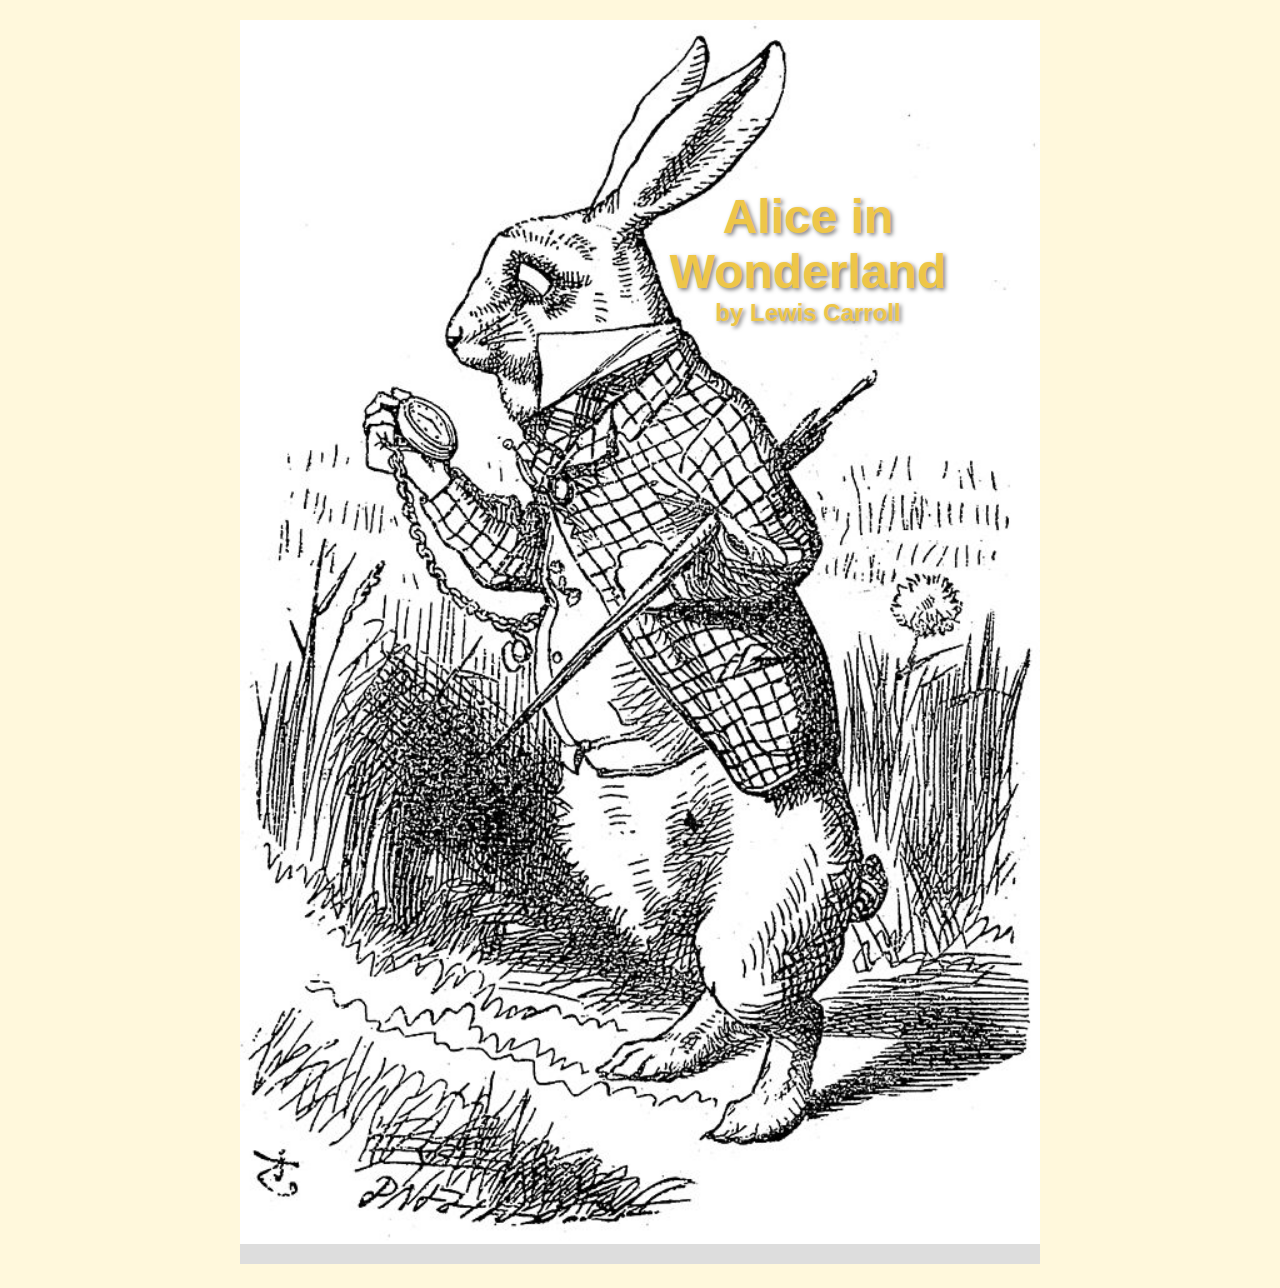
==== index.html @ 462d1726 "1" ====
<!DOCTYPE html>
<html lang="en">
<head>
    <meta charset="UTF-8">
    <meta name="viewport" content="width=device-width, initial-scale=1.0">
    <title>Alice in Wonderland - Cover Page</title>
    <style>
        body {
            margin: 0;
            padding: 0;
            font-family: 'Helvetica', sans-serif;
            background-color: cornsilk;
            text-align: center;
        }
        .container {
            position: relative;
            max-width: 800px;
            margin: 0 auto;
            padding: 20px;
        }
        .cover-image {
            width: 100%;
            height: 70%;
            border-bottom: 20px solid #ddd;
        }
        .title {
            position: absolute;
            top: 20%;
            left: 70%;
            transform: translate(-50%, -50%);
            color: #eec648;
            text-shadow: 2px 2px 4px rgba(0, 0, 0, 0.5);
        }
        .title h1 {
            font-size: 3em;
            margin: 0;
        }
        .title h2 {
            font-size: 1.5em;
            margin: 0;
        }
    </style>
    
</head>
<body>
    <div class="container">
        <img src="alice_1.jpg" alt="Alice in Wonderland Cover" class="cover-image">
        <div class="title">
            <h1>Alice in Wonderland</h1>
            <h2>by Lewis Carroll</h2>
        </div>
    </div>
    
</body>
</html>
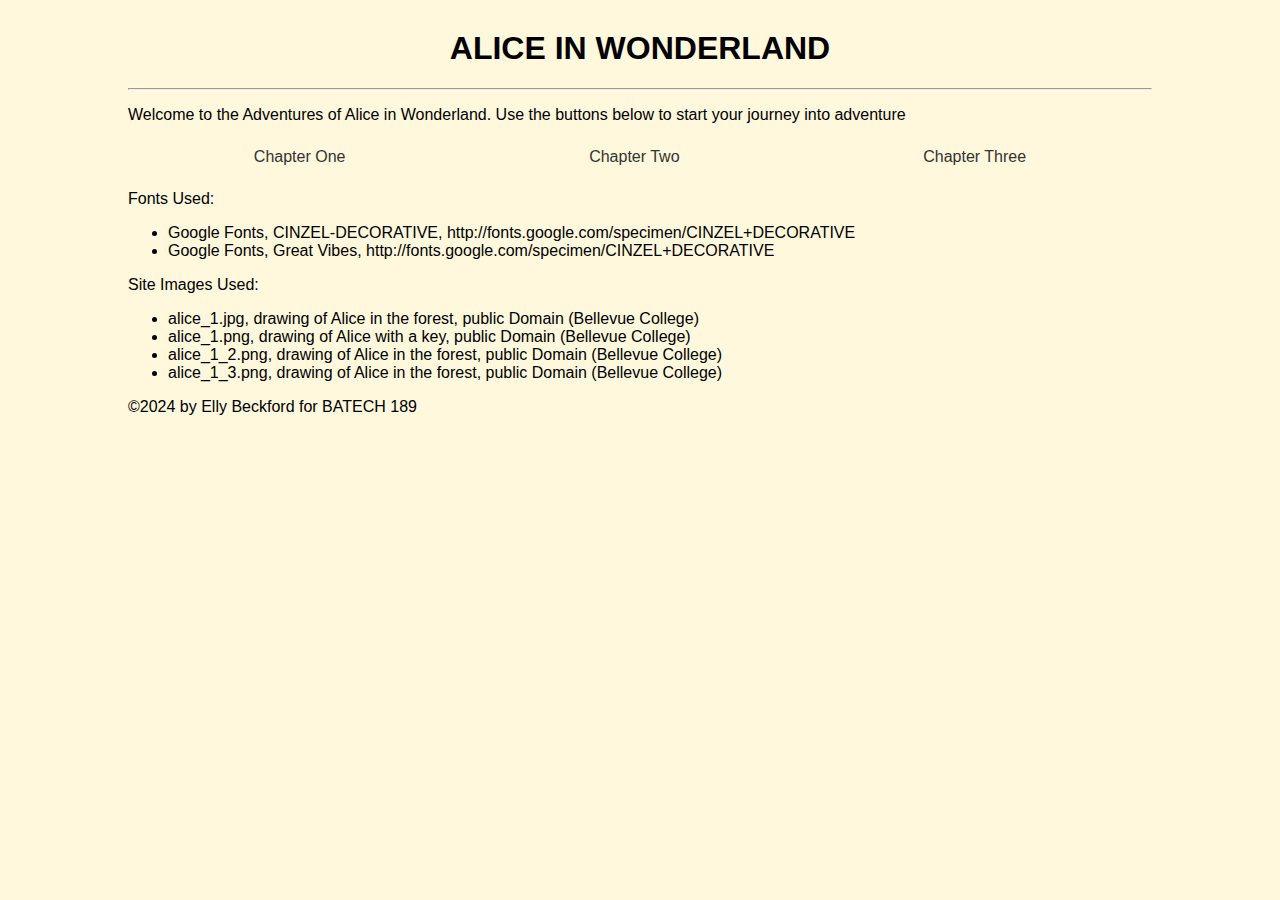
==== commit 323a1ea8: "s" ====
--- a/index.html
+++ b/index.html
@@ -1,56 +1,56 @@
+
 <!DOCTYPE html>
-<html lang="en">
-<head>
-    <meta charset="UTF-8">
-    <meta name="viewport" content="width=device-width, initial-scale=1.0">
-    <title>Alice in Wonderland - Cover Page</title>
-    <style>
-        body {
-            margin: 0;
-            padding: 0;
-            font-family: 'Helvetica', sans-serif;
-            background-color: cornsilk;
-            text-align: center;
-        }
-        .container {
-            position: relative;
-            max-width: 800px;
-            margin: 0 auto;
-            padding: 20px;
-        }
-        .cover-image {
-            width: 100%;
-            height: 70%;
-            border-bottom: 20px solid #ddd;
-        }
-        .title {
-            position: absolute;
-            top: 20%;
-            left: 70%;
-            transform: translate(-50%, -50%);
-            color: #eec648;
-            text-shadow: 2px 2px 4px rgba(0, 0, 0, 0.5);
-        }
-        .title h1 {
-            font-size: 3em;
-            margin: 0;
-        }
-        .title h2 {
-            font-size: 1.5em;
-            margin: 0;
-        }
-    </style>
+<html lang="en-us">
+
+     <head>
+          <link rel="stylesheet" href="style.css">
+          <meta charset="utf-8">
+          <title>BATECH 189 eBook Assignment - Elly Beckford</title>
+     </head>
+
+     <body>
+         
+<header>
+    <h1> Alice in Wonderland </h1>
+</header>
+<hr>
+         
+
+      
+    <main>
+        
+<p>Welcome to the Adventures of Alice in Wonderland. Use the buttons below to start your journey into adventure
+        </p>
+    </main>
+         
+         <nav class="navbar">
+        <a href="chapter1.html">Chapter One</a>
+        <a href="chapter2.html">Chapter Two</a>
+        <a href="chapter3.html">Chapter Three</a>
+    </nav>
+         
+         <p> Fonts Used:</p>
+         
+         <ul>
+        <li>Google Fonts, CINZEL-DECORATIVE,
+             http://fonts.google.com/specimen/CINZEL+DECORATIVE</li>
+         <li>Google Fonts, Great Vibes,
+             http://fonts.google.com/specimen/CINZEL+DECORATIVE</li>
+        
+    </ul>
+         
+          <p> Site Images Used:</p>
+         
+         <ul>
+        <li>alice_1.jpg, drawing of Alice in the forest, public Domain (Bellevue College)</li>
+        <li>alice_1.png, drawing of Alice with a key, public Domain (Bellevue College)</li>
+        <li>alice_1_2.png, drawing of Alice in the forest, public Domain (Bellevue College)</li>
+        <li>alice_1_3.png, drawing of Alice in the forest, public Domain (Bellevue College)</li>    
+    </ul>
+
+<footer> <p>&copy;2024 by Elly Beckford for BATECH 189</p>
+</footer>
+         
+     </body>
     
-</head>
-<body>
-    <div class="container">
-        <img src="alice_1.jpg" alt="Alice in Wonderland Cover" class="cover-image">
-        <div class="title">
-            <h1>Alice in Wonderland</h1>
-            <h2>by Lewis Carroll</h2>
-        </div>
-    </div>
-    
-</body>
-</html>
-
+</html>--- a/style.css
+++ b/style.css
@@ -0,0 +1,47 @@
+body { 
+      text-align: left; 
+      background-color: cornsilk;
+      margin: 0 10%;
+      font-family: Helvetica, sans-serif;
+    }
+
+.navbar {
+    display: flex;
+    justify-content: space-around;
+    padding: 4px;
+    
+}
+
+.navbar a {
+    text-decoration: none;
+    color: #333333;
+    padding: 4px;
+    margin: 0 .5in; /* 1/2 inch separation */
+}
+
+
+            
+h1 {
+                 text-align: center;
+                 font-family: CinzelDecorative-Bold, Helvetica, sans-serif;
+                 font-weight: bold;
+                 text-transform: uppercase;
+                 border-bottom: 1 px solid #68b1dc;
+                 margin-top: 30px;
+             }
+             
+ h2 {
+                 text-align: left;
+                 font-family: Arial, Helvetica, sans-serif;
+                 font-weight: normal;
+                 text-transform: capitalize;
+                 color: #35a9ee;
+}
+   
+img {
+    float: right;
+    margin: 0 12px;
+}
+ 
+
+   